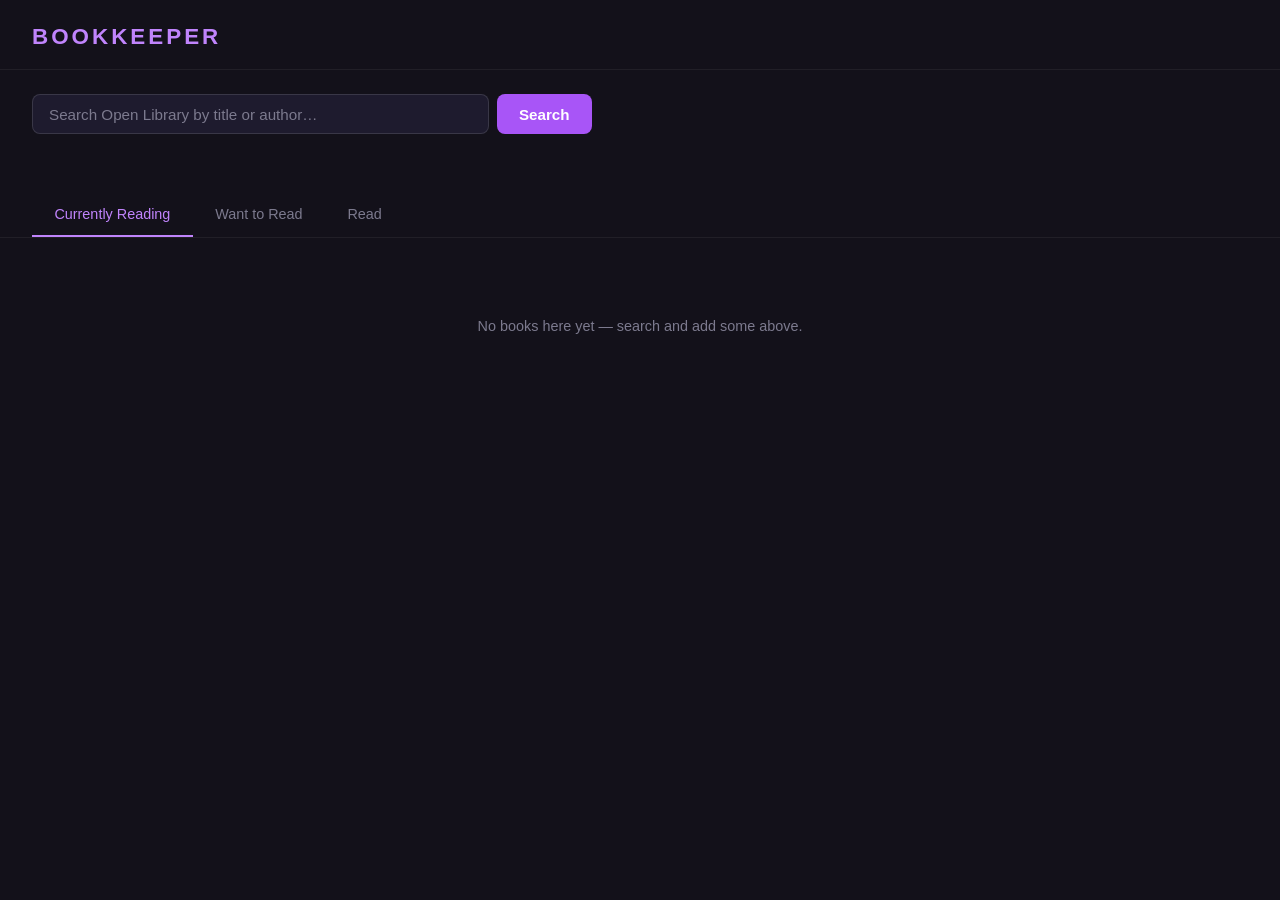
==== backend/static/index.html @ d02d3e35 "Initial commit — full-stack book tracking app FastAPI + PostgreSQL backend with CRUD and Open Librar" ====
<!DOCTYPE html>
<html lang="en">
<head>
  <meta charset="UTF-8" />
  <meta name="viewport" content="width=device-width, initial-scale=1.0" />
  <title>Bookkeeper</title>
  <style>
    :root {
      --bg:        #13111a;
      --surface:   #1e1b2e;
      --surface2:  #2a2540;
      --accent:    #c084fc;
      --accent2:   #a855f7;
      --text:      #e8e3f0;
      --muted:     #7c7a8e;
      --card-w:    140px;
      --cover-h:   210px;
      --radius:    8px;
      --shadow:    0 6px 24px rgba(0,0,0,0.5);
    }

    * { box-sizing: border-box; margin: 0; padding: 0; }

    body {
      font-family: -apple-system, BlinkMacSystemFont, 'Segoe UI', sans-serif;
      background: var(--bg);
      color: var(--text);
      min-height: 100vh;
    }

    /* ── Header ─────────────────────────────────────── */
    header {
      padding: 1.5rem 2rem 1.2rem;
      border-bottom: 1px solid rgba(255,255,255,0.06);
      display: flex;
      align-items: center;
      gap: 0.75rem;
    }
    header h1 {
      font-size: 1.4rem;
      font-weight: 700;
      letter-spacing: 3px;
      text-transform: uppercase;
      color: var(--accent);
    }

    /* ── Search ─────────────────────────────────────── */
    .search-section {
      padding: 1.5rem 2rem 0;
    }
    .search-bar {
      display: flex;
      gap: 0.5rem;
      max-width: 560px;
    }
    .search-bar input {
      flex: 1;
      padding: 0.65rem 1rem;
      border-radius: var(--radius);
      border: 1px solid rgba(255,255,255,0.12);
      background: var(--surface);
      color: var(--text);
      font-size: 0.95rem;
      outline: none;
      transition: border-color .15s;
    }
    .search-bar input:focus { border-color: var(--accent); }
    .search-bar input::placeholder { color: var(--muted); }
    .search-bar button {
      padding: 0.65rem 1.4rem;
      border-radius: var(--radius);
      border: none;
      background: var(--accent2);
      color: #fff;
      font-size: 0.95rem;
      font-weight: 600;
      cursor: pointer;
      transition: background .15s;
    }
    .search-bar button:hover { background: var(--accent); }

    .search-results {
      display: flex;
      flex-wrap: wrap;
      gap: 1rem;
      margin-top: 1.2rem;
      min-height: 1rem;
    }
    .search-hint {
      font-size: 0.82rem;
      color: var(--muted);
      padding: 0.5rem 0;
    }

    /* ── Shelf nav ──────────────────────────────────── */
    .shelf-nav {
      display: flex;
      gap: 0;
      padding: 0 2rem;
      margin-top: 1.5rem;
      border-bottom: 1px solid rgba(255,255,255,0.06);
    }
    .shelf-nav button {
      padding: 0.8rem 1.4rem;
      background: none;
      border: none;
      border-bottom: 2px solid transparent;
      color: var(--muted);
      font-size: 0.9rem;
      font-weight: 500;
      cursor: pointer;
      transition: color .15s, border-color .15s;
      font-family: inherit;
    }
    .shelf-nav button:hover { color: var(--text); }
    .shelf-nav button.active {
      color: var(--accent);
      border-bottom-color: var(--accent);
    }

    /* ── Book grid ──────────────────────────────────── */
    .book-grid {
      display: flex;
      flex-wrap: wrap;
      gap: 1.5rem;
      padding: 2rem;
    }
    .empty-state {
      padding: 3rem 0;
      color: var(--muted);
      font-size: 0.9rem;
      width: 100%;
      text-align: center;
    }

    /* ── Book card ──────────────────────────────────── */
    .book-card {
      width: var(--card-w);
      cursor: pointer;
      transition: transform .2s;
    }
    .book-card:hover { transform: translateY(-5px); }
    .book-card:hover .cover-img { box-shadow: 0 12px 36px rgba(192,132,252,0.3); }

    .cover-wrap {
      width: var(--card-w);
      height: var(--cover-h);
      border-radius: var(--radius);
      overflow: hidden;
      box-shadow: var(--shadow);
    }
    .cover-img {
      width: 100%;
      height: 100%;
      object-fit: cover;
      display: block;
      transition: box-shadow .2s;
    }
    .cover-placeholder {
      width: 100%;
      height: 100%;
      background: var(--surface2);
      display: flex;
      flex-direction: column;
      align-items: center;
      justify-content: center;
      padding: 0.75rem;
      text-align: center;
      gap: 0.4rem;
    }
    .cover-placeholder .ph-title {
      font-size: 0.72rem;
      font-weight: 600;
      line-height: 1.3;
      color: var(--text);
      word-break: break-word;
    }
    .cover-placeholder .ph-author {
      font-size: 0.62rem;
      color: var(--muted);
    }

    .card-meta { margin-top: 0.5rem; }
    .card-meta .card-title {
      font-size: 0.78rem;
      font-weight: 600;
      white-space: nowrap;
      overflow: hidden;
      text-overflow: ellipsis;
      color: var(--text);
    }
    .card-meta .card-author {
      font-size: 0.7rem;
      color: var(--muted);
      white-space: nowrap;
      overflow: hidden;
      text-overflow: ellipsis;
      margin-top: 2px;
    }
    .card-stars {
      font-size: 0.7rem;
      margin-top: 3px;
      color: #f5c518;
      letter-spacing: 1px;
    }

    /* ── Search result cards ────────────────────────── */
    .search-card { width: var(--card-w); }
    .search-card .add-btn {
      margin-top: 0.4rem;
      width: 100%;
      padding: 0.3rem 0;
      border-radius: 4px;
      border: 1px solid var(--accent2);
      background: transparent;
      color: var(--accent);
      font-size: 0.72rem;
      font-weight: 600;
      cursor: pointer;
      transition: background .15s, color .15s;
    }
    .search-card .add-btn:hover { background: var(--accent2); color: #fff; }
    .search-card .add-btn:disabled { opacity: 0.5; cursor: default; }

    /* ── Modal ──────────────────────────────────────── */
    .modal-overlay {
      display: none;
      position: fixed;
      inset: 0;
      background: rgba(0,0,0,0.75);
      z-index: 200;
      align-items: center;
      justify-content: center;
    }
    .modal-overlay.open { display: flex; }
    .modal {
      background: var(--surface);
      border-radius: 14px;
      padding: 2rem;
      max-width: 500px;
      width: 92%;
      display: flex;
      gap: 1.5rem;
      position: relative;
      box-shadow: 0 20px 60px rgba(0,0,0,0.6);
    }
    .modal-cover {
      flex-shrink: 0;
      width: 110px;
      height: 165px;
      border-radius: var(--radius);
      overflow: hidden;
      box-shadow: var(--shadow);
    }
    .modal-cover img {
      width: 100%;
      height: 100%;
      object-fit: cover;
    }
    .modal-cover-placeholder {
      width: 100%;
      height: 100%;
      background: var(--surface2);
      display: flex;
      align-items: center;
      justify-content: center;
      padding: 0.6rem;
      text-align: center;
      font-size: 0.72rem;
      color: var(--muted);
    }
    .modal-body { flex: 1; min-width: 0; }
    .modal-book-title {
      font-size: 1.05rem;
      font-weight: 700;
      line-height: 1.3;
      margin-bottom: 0.2rem;
    }
    .modal-book-author {
      font-size: 0.85rem;
      color: var(--muted);
      margin-bottom: 1rem;
    }
    .field-label {
      display: block;
      font-size: 0.72rem;
      font-weight: 600;
      text-transform: uppercase;
      letter-spacing: 0.8px;
      color: var(--muted);
      margin-bottom: 0.3rem;
      margin-top: 0.9rem;
    }
    .field-label:first-of-type { margin-top: 0; }
    .modal-body select,
    .modal-body textarea,
    .modal-body input[type=date] {
      width: 100%;
      padding: 0.45rem 0.7rem;
      border-radius: var(--radius);
      border: 1px solid rgba(255,255,255,0.12);
      background: var(--bg);
      color: var(--text);
      font-size: 0.85rem;
      font-family: inherit;
      outline: none;
      transition: border-color .15s;
    }
    .modal-body select:focus,
    .modal-body textarea:focus,
    .modal-body input[type=date]:focus { border-color: var(--accent); }
    .modal-body textarea { resize: vertical; min-height: 64px; }

    .stars-row { display: flex; gap: 5px; margin-top: 0.3rem; }
    .star {
      font-size: 1.3rem;
      cursor: pointer;
      color: var(--surface2);
      transition: color .1s, transform .1s;
      line-height: 1;
    }
    .star:hover, .star.lit { color: #f5c518; }
    .star:hover { transform: scale(1.15); }

    .modal-actions {
      display: flex;
      gap: 0.5rem;
      margin-top: 1.2rem;
      flex-wrap: wrap;
    }
    .btn-save {
      padding: 0.45rem 1.1rem;
      border-radius: var(--radius);
      border: none;
      background: var(--accent2);
      color: #fff;
      font-size: 0.85rem;
      font-weight: 600;
      cursor: pointer;
      transition: background .15s;
    }
    .btn-save:hover { background: var(--accent); }
    .btn-ghost {
      padding: 0.45rem 1rem;
      border-radius: var(--radius);
      border: 1px solid rgba(255,255,255,0.15);
      background: none;
      color: var(--muted);
      font-size: 0.85rem;
      cursor: pointer;
      transition: border-color .15s, color .15s;
      font-family: inherit;
    }
    .btn-ghost:hover { border-color: #ff6b6b; color: #ff6b6b; }
    .btn-close {
      margin-left: auto;
      padding: 0.45rem 1rem;
      border-radius: var(--radius);
      border: 1px solid rgba(255,255,255,0.1);
      background: none;
      color: var(--muted);
      font-size: 0.85rem;
      cursor: pointer;
      font-family: inherit;
    }
    .btn-close:hover { color: var(--text); }
  </style>
</head>
<body>

<header>
  <h1>Bookkeeper</h1>
</header>

<section class="search-section">
  <div class="search-bar">
    <input id="search-input" type="text" placeholder="Search Open Library by title or author…" />
    <button id="search-btn">Search</button>
  </div>
  <div class="search-results" id="search-results"></div>
</section>

<nav class="shelf-nav">
  <button class="active" data-tab="reading">Currently Reading</button>
  <button data-tab="plan_to_read">Want to Read</button>
  <button data-tab="read">Read</button>
</nav>

<div class="book-grid" id="book-grid"></div>

<!-- Detail modal -->
<div class="modal-overlay" id="modal-overlay">
  <div class="modal">
    <div class="modal-cover" id="modal-cover"></div>
    <div class="modal-body">
      <div class="modal-book-title" id="modal-title"></div>
      <div class="modal-book-author" id="modal-author"></div>

      <label class="field-label">Status</label>
      <select id="modal-status">
        <option value="reading">Currently Reading</option>
        <option value="plan_to_read">Want to Read</option>
        <option value="read">Read</option>
      </select>

      <label class="field-label">Rating</label>
      <div class="stars-row" id="modal-stars">
        <span class="star" data-v="1">★</span>
        <span class="star" data-v="2">★</span>
        <span class="star" data-v="3">★</span>
        <span class="star" data-v="4">★</span>
        <span class="star" data-v="5">★</span>
      </div>

      <label class="field-label">Date Read</label>
      <input type="date" id="modal-date-read" />

      <label class="field-label">Notes</label>
      <textarea id="modal-notes" rows="3"></textarea>

      <div class="modal-actions">
        <button class="btn-save" id="modal-save">Save</button>
        <button class="btn-ghost" id="modal-delete">Remove</button>
        <button class="btn-close" id="modal-close-btn">Close</button>
      </div>
    </div>
  </div>
</div>

<script src="app.js"></script>
</body>
</html>
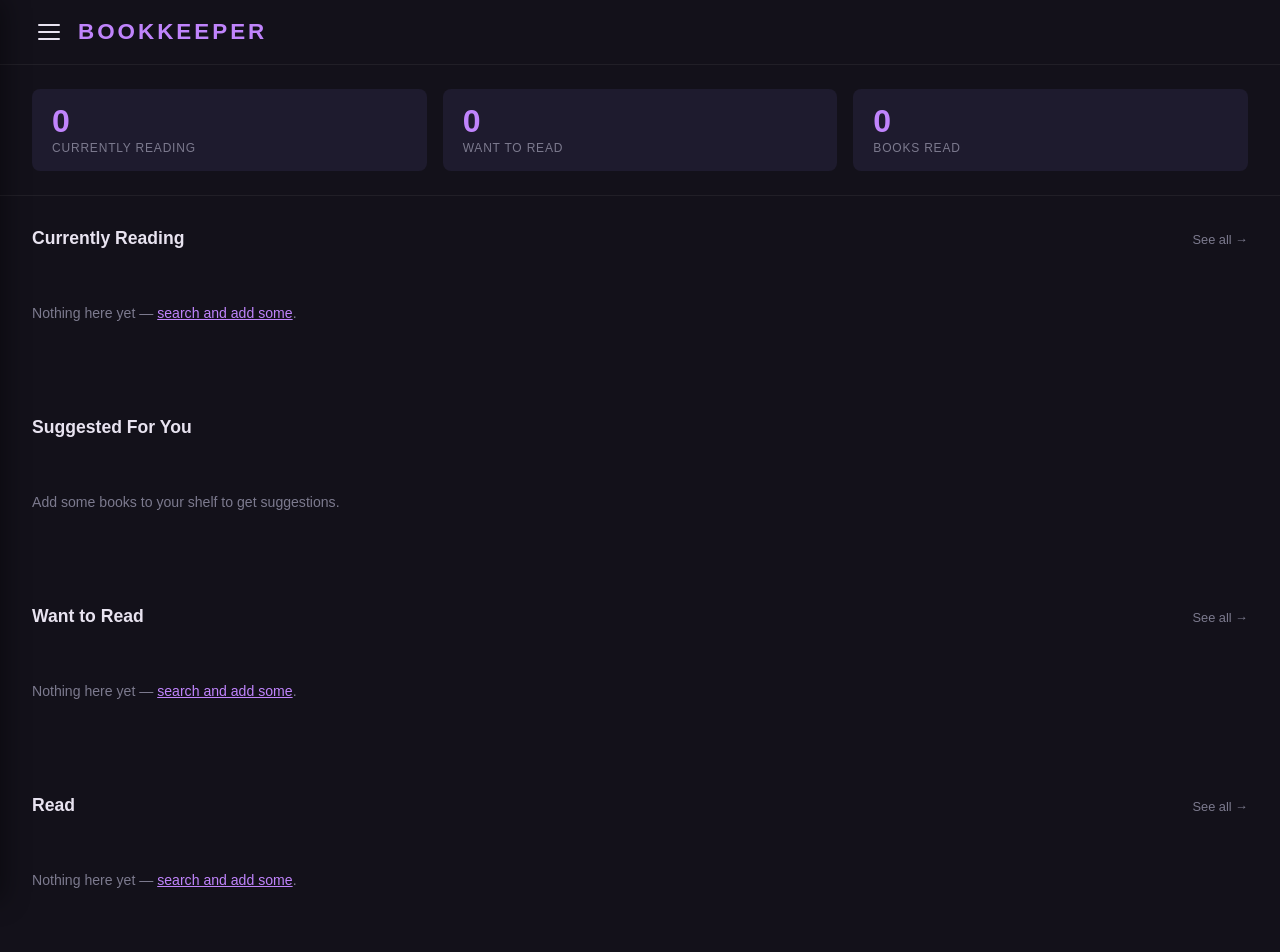
==== commit 7f94cbeb: "added hamburger btn & homepage with tabs" ====
--- a/backend/static/index.html
+++ b/backend/static/index.html
@@ -30,113 +30,223 @@
 
     /* ── Header ─────────────────────────────────────── */
     header {
-      padding: 1.5rem 2rem 1.2rem;
+      padding: 1.2rem 2rem;
       border-bottom: 1px solid rgba(255,255,255,0.06);
       display: flex;
       align-items: center;
       gap: 0.75rem;
-    }
-    header h1 {
+      position: sticky;
+      top: 0;
+      background: var(--bg);
+      z-index: 50;
+    }
+    .menu-btn {
+      background: none;
+      border: none;
+      cursor: pointer;
+      padding: 4px 6px;
+      display: flex;
+      flex-direction: column;
+      gap: 5px;
+      flex-shrink: 0;
+    }
+    .menu-btn span {
+      display: block;
+      width: 22px;
+      height: 2px;
+      background: var(--text);
+      border-radius: 2px;
+      transition: background .15s;
+    }
+    .menu-btn:hover span { background: var(--accent); }
+    .home-btn {
       font-size: 1.4rem;
       font-weight: 700;
       letter-spacing: 3px;
       text-transform: uppercase;
       color: var(--accent);
-    }
-
-    /* ── Search ─────────────────────────────────────── */
-    .search-section {
-      padding: 1.5rem 2rem 0;
-    }
-    .search-bar {
-      display: flex;
-      gap: 0.5rem;
-      max-width: 560px;
-    }
-    .search-bar input {
-      flex: 1;
-      padding: 0.65rem 1rem;
-      border-radius: var(--radius);
-      border: 1px solid rgba(255,255,255,0.12);
-      background: var(--surface);
-      color: var(--text);
-      font-size: 0.95rem;
-      outline: none;
-      transition: border-color .15s;
-    }
-    .search-bar input:focus { border-color: var(--accent); }
-    .search-bar input::placeholder { color: var(--muted); }
-    .search-bar button {
-      padding: 0.65rem 1.4rem;
-      border-radius: var(--radius);
-      border: none;
-      background: var(--accent2);
-      color: #fff;
-      font-size: 0.95rem;
-      font-weight: 600;
-      cursor: pointer;
-      transition: background .15s;
-    }
-    .search-bar button:hover { background: var(--accent); }
-
-    .search-results {
-      display: flex;
-      flex-wrap: wrap;
-      gap: 1rem;
-      margin-top: 1.2rem;
-      min-height: 1rem;
-    }
-    .search-hint {
-      font-size: 0.82rem;
-      color: var(--muted);
-      padding: 0.5rem 0;
-    }
-
-    /* ── Shelf nav ──────────────────────────────────── */
-    .shelf-nav {
-      display: flex;
-      gap: 0;
-      padding: 0 2rem;
-      margin-top: 1.5rem;
-      border-bottom: 1px solid rgba(255,255,255,0.06);
-    }
-    .shelf-nav button {
-      padding: 0.8rem 1.4rem;
       background: none;
       border: none;
-      border-bottom: 2px solid transparent;
+      cursor: default;
+      padding: 0;
+      font-family: inherit;
+    }
+
+    /* ── Sidebar ─────────────────────────────────────── */
+    .sidebar-overlay {
+      display: none;
+      position: fixed;
+      inset: 0;
+      background: rgba(0,0,0,0.5);
+      z-index: 99;
+    }
+    .sidebar-overlay.open { display: block; }
+
+    .sidebar {
+      position: fixed;
+      top: 0; left: 0; bottom: 0;
+      width: 220px;
+      background: var(--surface);
+      z-index: 100;
+      transform: translateX(-100%);
+      transition: transform .25s ease;
+      display: flex;
+      flex-direction: column;
+      padding-top: 1rem;
+      box-shadow: 4px 0 24px rgba(0,0,0,0.4);
+    }
+    .sidebar.open { transform: translateX(0); }
+    .sidebar-header {
+      padding: 0.75rem 1.25rem 1.25rem;
+      font-size: 0.72rem;
+      font-weight: 700;
+      letter-spacing: 2px;
+      text-transform: uppercase;
+      color: var(--muted);
+      border-bottom: 1px solid rgba(255,255,255,0.06);
+      margin-bottom: 0.5rem;
+    }
+    .sidebar nav button {
+      display: block;
+      width: 100%;
+      padding: 0.85rem 1.5rem;
+      background: none;
+      border: none;
+      border-left: 3px solid transparent;
       color: var(--muted);
       font-size: 0.9rem;
       font-weight: 500;
-      cursor: pointer;
-      transition: color .15s, border-color .15s;
+      text-align: left;
+      cursor: pointer;
+      transition: color .15s, border-color .15s, background .15s;
       font-family: inherit;
     }
-    .shelf-nav button:hover { color: var(--text); }
-    .shelf-nav button.active {
+    .sidebar nav button:hover {
+      color: var(--text);
+      background: rgba(255,255,255,0.04);
+    }
+    .sidebar nav button.active {
       color: var(--accent);
-      border-bottom-color: var(--accent);
-    }
-
-    /* ── Book grid ──────────────────────────────────── */
-    .book-grid {
-      display: flex;
-      flex-wrap: wrap;
-      gap: 1.5rem;
-      padding: 2rem;
-    }
-    .empty-state {
-      padding: 3rem 0;
-      color: var(--muted);
-      font-size: 0.9rem;
-      width: 100%;
-      text-align: center;
-    }
-
-    /* ── Book card ──────────────────────────────────── */
+      border-left-color: var(--accent);
+      background: rgba(192,132,252,0.08);
+    }
+    .sidebar-divider {
+      height: 1px;
+      background: rgba(255,255,255,0.06);
+      margin: 0.5rem 0;
+    }
+
+    /* ── Stats ───────────────────────────────────────── */
+    .stats-bar {
+      display: flex;
+      gap: 1rem;
+      padding: 1.5rem 2rem;
+      border-bottom: 1px solid rgba(255,255,255,0.06);
+    }
+    .stat-card {
+      flex: 1;
+      background: var(--surface);
+      border-radius: var(--radius);
+      padding: 1rem 1.25rem;
+      display: flex;
+      flex-direction: column;
+      gap: 0.25rem;
+    }
+    .stat-number {
+      font-size: 2rem;
+      font-weight: 700;
+      color: var(--accent);
+      line-height: 1;
+    }
+    .stat-label {
+      font-size: 0.75rem;
+      color: var(--muted);
+      font-weight: 500;
+      text-transform: uppercase;
+      letter-spacing: 0.8px;
+    }
+
+    /* ── Shelf rows ──────────────────────────────────── */
+    .shelf-section {
+      padding: 2rem 0 0.5rem;
+    }
+    .section-header {
+      display: flex;
+      align-items: baseline;
+      justify-content: space-between;
+      padding: 0 2rem 1rem;
+    }
+    .section-title {
+      font-size: 1.1rem;
+      font-weight: 700;
+      color: var(--text);
+    }
+    .see-all {
+      font-size: 0.8rem;
+      color: var(--muted);
+      text-decoration: none;
+      transition: color .15s;
+    }
+    .see-all:hover { color: var(--accent); }
+
+    .row-wrapper {
+      position: relative;
+      display: flex;
+      align-items: center;
+    }
+    .row-scroll {
+      display: flex;
+      gap: 1.25rem;
+      overflow-x: auto;
+      scroll-snap-type: x mandatory;
+      scrollbar-width: none;
+      padding: 0.5rem 2rem 1.5rem;
+      flex: 1;
+    }
+    .row-scroll::-webkit-scrollbar { display: none; }
+
+    .row-arrow {
+      position: absolute;
+      top: 50%;
+      transform: translateY(-60%);
+      z-index: 10;
+      background: rgba(30,27,46,0.9);
+      border: 1px solid rgba(255,255,255,0.1);
+      color: var(--text);
+      font-size: 1.4rem;
+      line-height: 1;
+      width: 36px;
+      height: 64px;
+      border-radius: var(--radius);
+      cursor: pointer;
+      display: flex;
+      align-items: center;
+      justify-content: center;
+      transition: background .15s, color .15s;
+      opacity: 0;
+      pointer-events: none;
+    }
+    .row-wrapper:hover .row-arrow {
+      opacity: 1;
+      pointer-events: auto;
+    }
+    .row-arrow:hover { background: var(--surface2); color: var(--accent); }
+    .row-arrow.left { left: 2px; }
+    .row-arrow.right { right: 2px; }
+
+    .row-empty {
+      color: var(--muted);
+      font-size: 0.88rem;
+      padding: 2rem 0;
+      white-space: nowrap;
+    }
+
+    /* ── Book cards ──────────────────────────────────── */
     .book-card {
       width: var(--card-w);
-      cursor: pointer;
+      flex-shrink: 0;
+      cursor: pointer;
+      scroll-snap-align: start;
       transition: transform .2s;
     }
     .book-card:hover { transform: translateY(-5px); }
@@ -203,10 +313,7 @@
       color: #f5c518;
       letter-spacing: 1px;
     }
-
-    /* ── Search result cards ────────────────────────── */
-    .search-card { width: var(--card-w); }
-    .search-card .add-btn {
+    .add-btn {
       margin-top: 0.4rem;
       width: 100%;
       padding: 0.3rem 0;
@@ -218,11 +325,12 @@
       font-weight: 600;
       cursor: pointer;
       transition: background .15s, color .15s;
-    }
-    .search-card .add-btn:hover { background: var(--accent2); color: #fff; }
-    .search-card .add-btn:disabled { opacity: 0.5; cursor: default; }
-
-    /* ── Modal ──────────────────────────────────────── */
+      font-family: inherit;
+    }
+    .add-btn:hover { background: var(--accent2); color: #fff; }
+    .add-btn:disabled { opacity: 0.5; cursor: default; }
+
+    /* ── Modal ───────────────────────────────────────── */
     .modal-overlay {
       display: none;
       position: fixed;
@@ -252,11 +360,7 @@
       overflow: hidden;
       box-shadow: var(--shadow);
     }
-    .modal-cover img {
-      width: 100%;
-      height: 100%;
-      object-fit: cover;
-    }
+    .modal-cover img { width: 100%; height: 100%; object-fit: cover; }
     .modal-cover-placeholder {
       width: 100%;
       height: 100%;
@@ -311,6 +415,20 @@
     .modal-body input[type=date]:focus { border-color: var(--accent); }
     .modal-body textarea { resize: vertical; min-height: 64px; }
 
+    .date-row { display: flex; align-items: center; gap: 0.75rem; }
+    .date-row input[type=date] { flex: 1; }
+    .na-label {
+      display: flex;
+      align-items: center;
+      gap: 0.3rem;
+      font-size: 0.82rem;
+      color: var(--muted);
+      cursor: pointer;
+      white-space: nowrap;
+      user-select: none;
+    }
+    .na-label input[type=checkbox] { cursor: pointer; accent-color: var(--accent); }
+
     .stars-row { display: flex; gap: 5px; margin-top: 0.3rem; }
     .star {
       font-size: 1.3rem;
@@ -322,12 +440,7 @@
     .star:hover, .star.lit { color: #f5c518; }
     .star:hover { transform: scale(1.15); }
 
-    .modal-actions {
-      display: flex;
-      gap: 0.5rem;
-      margin-top: 1.2rem;
-      flex-wrap: wrap;
-    }
+    .modal-actions { display: flex; gap: 0.5rem; margin-top: 1.2rem; flex-wrap: wrap; }
     .btn-save {
       padding: 0.45rem 1.1rem;
       border-radius: var(--radius);
@@ -368,25 +481,91 @@
 </head>
 <body>
 
+<div class="sidebar-overlay" id="sidebar-overlay"></div>
+<div class="sidebar" id="sidebar">
+  <div class="sidebar-header">Browse</div>
+  <nav>
+    <button data-section="section-reading">Currently Reading</button>
+    <button data-section="section-suggested">Suggested</button>
+    <button data-section="section-want">Want to Read</button>
+    <button data-section="section-read">Read</button>
+    <div class="sidebar-divider"></div>
+    <button id="sidebar-search-btn">Search &amp; Browse →</button>
+  </nav>
+</div>
+
 <header>
-  <h1>Bookkeeper</h1>
+  <button class="menu-btn" id="menu-btn" aria-label="Open menu">
+    <span></span><span></span><span></span>
+  </button>
+  <span class="home-btn">Bookkeeper</span>
 </header>
 
-<section class="search-section">
-  <div class="search-bar">
-    <input id="search-input" type="text" placeholder="Search Open Library by title or author…" />
-    <button id="search-btn">Search</button>
-  </div>
-  <div class="search-results" id="search-results"></div>
+<div class="stats-bar">
+  <div class="stat-card">
+    <div class="stat-number" id="stat-reading">—</div>
+    <div class="stat-label">Currently Reading</div>
+  </div>
+  <div class="stat-card">
+    <div class="stat-number" id="stat-want">—</div>
+    <div class="stat-label">Want to Read</div>
+  </div>
+  <div class="stat-card">
+    <div class="stat-number" id="stat-read">—</div>
+    <div class="stat-label">Books Read</div>
+  </div>
+</div>
+
+<!-- Currently Reading -->
+<section class="shelf-section" id="section-reading">
+  <div class="section-header">
+    <h2 class="section-title">Currently Reading</h2>
+    <a class="see-all" href="shelf.html">See all →</a>
+  </div>
+  <div class="row-wrapper">
+    <button class="row-arrow left" data-dir="-1">‹</button>
+    <div class="row-scroll" id="row-reading"></div>
+    <button class="row-arrow right" data-dir="1">›</button>
+  </div>
 </section>
 
-<nav class="shelf-nav">
-  <button class="active" data-tab="reading">Currently Reading</button>
-  <button data-tab="plan_to_read">Want to Read</button>
-  <button data-tab="read">Read</button>
-</nav>
-
-<div class="book-grid" id="book-grid"></div>
+<!-- Suggested -->
+<section class="shelf-section" id="section-suggested">
+  <div class="section-header">
+    <h2 class="section-title">Suggested For You</h2>
+  </div>
+  <div class="row-wrapper">
+    <button class="row-arrow left" data-dir="-1">‹</button>
+    <div class="row-scroll" id="row-suggested"></div>
+    <button class="row-arrow right" data-dir="1">›</button>
+  </div>
+</section>
+
+<!-- Want to Read -->
+<section class="shelf-section" id="section-want">
+  <div class="section-header">
+    <h2 class="section-title">Want to Read</h2>
+    <a class="see-all" href="shelf.html">See all →</a>
+  </div>
+  <div class="row-wrapper">
+    <button class="row-arrow left" data-dir="-1">‹</button>
+    <div class="row-scroll" id="row-want"></div>
+    <button class="row-arrow right" data-dir="1">›</button>
+  </div>
+</section>
+
+<!-- Read -->
+<section class="shelf-section" id="section-read">
+  <div class="section-header">
+    <h2 class="section-title">Read</h2>
+    <a class="see-all" href="shelf.html">See all →</a>
+  </div>
+  <div class="row-wrapper">
+    <button class="row-arrow left" data-dir="-1">‹</button>
+    <div class="row-scroll" id="row-read"></div>
+    <button class="row-arrow right" data-dir="1">›</button>
+  </div>
+</section>
 
 <!-- Detail modal -->
 <div class="modal-overlay" id="modal-overlay">
@@ -413,7 +592,10 @@
       </div>
 
       <label class="field-label">Date Read</label>
-      <input type="date" id="modal-date-read" />
+      <div class="date-row">
+        <input type="date" id="modal-date-read" />
+        <label class="na-label"><input type="checkbox" id="modal-date-na" /> N/A</label>
+      </div>
 
       <label class="field-label">Notes</label>
       <textarea id="modal-notes" rows="3"></textarea>
@@ -427,6 +609,6 @@
   </div>
 </div>
 
-<script src="app.js"></script>
+<script src="home.js?v=1"></script>
 </body>
 </html>
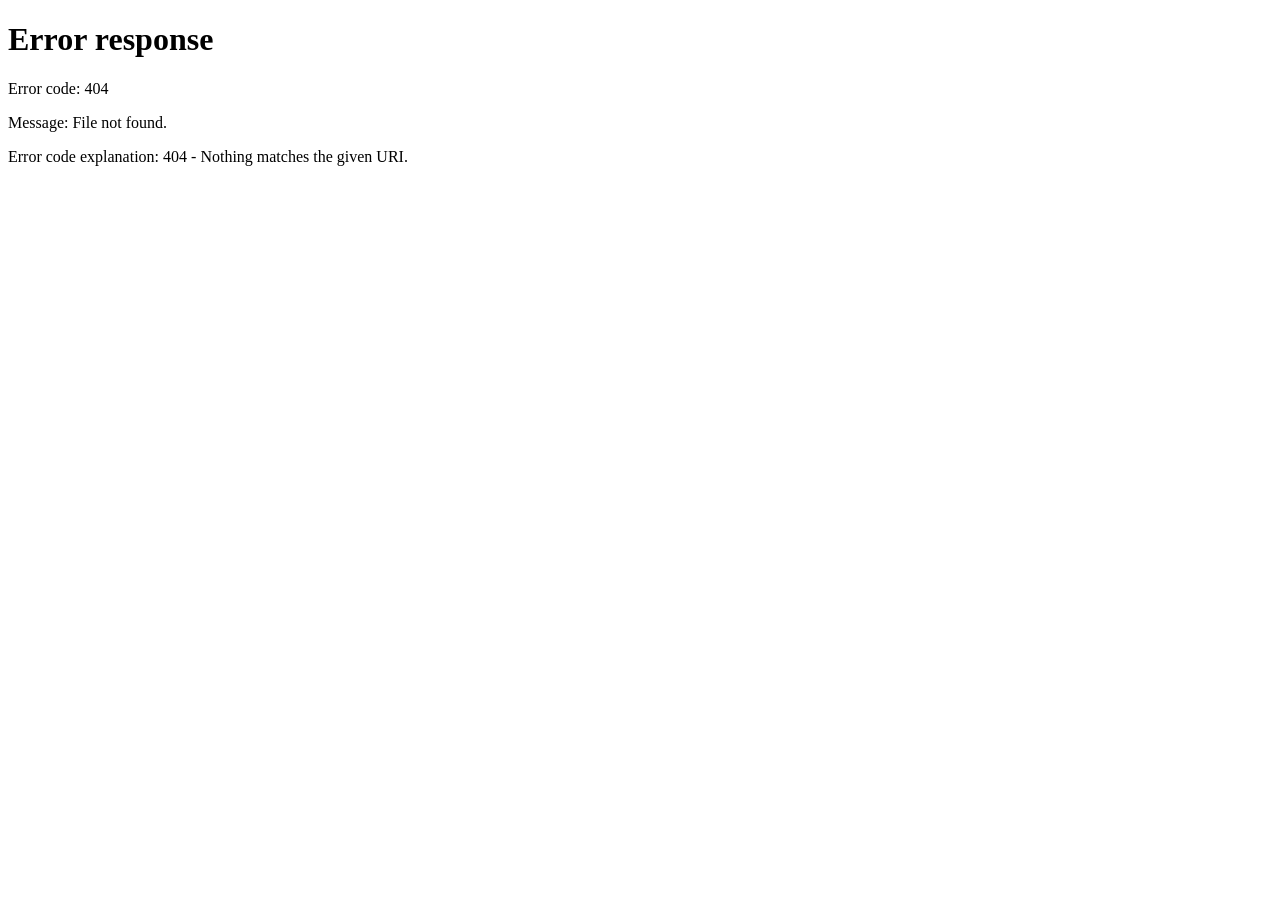
==== commit 5a3108a4: "Add auth, user-scoped shelves, and UI improvements - JWT signup/login with bcrypt password hashing -" ====
--- a/backend/static/index.html
+++ b/backend/static/index.html
@@ -30,16 +30,126 @@
 
     /* ── Header ─────────────────────────────────────── */
     header {
-      padding: 1.2rem 2rem;
       border-bottom: 1px solid rgba(255,255,255,0.06);
-      display: flex;
-      align-items: center;
-      gap: 0.75rem;
       position: sticky;
       top: 0;
       background: var(--bg);
       z-index: 50;
     }
+    .header-top {
+      display: flex;
+      align-items: center;
+      gap: 0.75rem;
+      padding: 1.2rem 2rem;
+    }
+    .search-icon-btn {
+      background: none;
+      border: none;
+      cursor: pointer;
+      color: var(--muted);
+      padding: 6px;
+      display: flex;
+      align-items: center;
+      justify-content: center;
+      border-radius: 6px;
+      transition: color .15s;
+    }
+    .search-icon-btn:hover, .search-icon-btn.active { color: var(--accent); }
+    .header-search {
+      display: none;
+      padding: 0 2rem 1rem;
+      border-top: 1px solid rgba(255,255,255,0.06);
+    }
+    .header-search.open { display: block; }
+    .header-search-bar {
+      display: flex;
+      align-items: center;
+      gap: 0.5rem;
+      max-width: 560px;
+    }
+    .header-search-bar input {
+      flex: 1;
+      padding: 0.55rem 1rem;
+      border-radius: var(--radius);
+      border: 1px solid rgba(255,255,255,0.12);
+      background: var(--surface);
+      color: var(--text);
+      font-size: 0.9rem;
+      outline: none;
+      font-family: inherit;
+      transition: border-color .15s;
+    }
+    .header-search-bar input::placeholder { color: var(--muted); }
+    .header-search-bar input:focus { border-color: var(--accent); }
+    .header-search-close {
+      background: none;
+      border: none;
+      color: var(--muted);
+      cursor: pointer;
+      font-size: 1.1rem;
+      line-height: 1;
+      padding: 4px 6px;
+      transition: color .15s;
+    }
+    .header-search-close:hover { color: var(--text); }
+    .header-search-results {
+      margin-top: 0.75rem;
+      max-width: 560px;
+      max-height: 280px;
+      overflow-y: auto;
+      scrollbar-width: none;
+    }
+    .header-search-results::-webkit-scrollbar { display: none; }
+    .header-result-item {
+      display: flex;
+      align-items: center;
+      gap: 0.75rem;
+      padding: 0.5rem;
+      border-radius: var(--radius);
+      transition: background .15s;
+    }
+    .header-result-item:hover { background: rgba(255,255,255,0.04); }
+    .header-result-cover {
+      width: 32px;
+      height: 48px;
+      border-radius: 4px;
+      flex-shrink: 0;
+      background: var(--surface2);
+      overflow: hidden;
+    }
+    .header-result-cover img { width: 100%; height: 100%; object-fit: cover; display: block; }
+    .header-result-info { flex: 1; min-width: 0; }
+    .header-result-title {
+      font-size: 0.85rem;
+      font-weight: 600;
+      color: var(--text);
+      white-space: nowrap;
+      overflow: hidden;
+      text-overflow: ellipsis;
+    }
+    .header-result-author {
+      font-size: 0.75rem;
+      color: var(--muted);
+      white-space: nowrap;
+      overflow: hidden;
+      text-overflow: ellipsis;
+    }
+    .header-add-btn {
+      flex-shrink: 0;
+      padding: 0.28rem 0.65rem;
+      border-radius: 4px;
+      border: 1px solid var(--accent2);
+      background: transparent;
+      color: var(--accent);
+      font-size: 0.72rem;
+      font-weight: 600;
+      cursor: pointer;
+      transition: background .15s, color .15s;
+      font-family: inherit;
+    }
+    .header-add-btn:hover { background: var(--accent2); color: #fff; }
+    .header-add-btn:disabled { opacity: 0.5; cursor: default; }
+    .header-search-hint { font-size: 0.82rem; color: var(--muted); padding: 0.5rem; }
     .menu-btn {
       background: none;
       border: none;
@@ -59,6 +169,61 @@
       transition: background .15s;
     }
     .menu-btn:hover span { background: var(--accent); }
+    .header-right {
+      margin-left: auto;
+      display: flex;
+      align-items: center;
+      gap: 0.5rem;
+    }
+    .user-menu {
+      position: relative;
+    }
+    .user-btn {
+      background: none;
+      border: 1px solid rgba(255,255,255,0.12);
+      border-radius: 50%;
+      width: 36px;
+      height: 36px;
+      display: flex;
+      align-items: center;
+      justify-content: center;
+      cursor: pointer;
+      color: var(--muted);
+      transition: color .15s, border-color .15s, background .15s;
+    }
+    .user-btn:hover {
+      color: var(--accent);
+      border-color: var(--accent);
+      background: rgba(192,132,252,0.08);
+    }
+    .user-dropdown {
+      display: none;
+      position: absolute;
+      top: calc(100% + 8px);
+      right: 0;
+      background: var(--surface);
+      border: 1px solid rgba(255,255,255,0.1);
+      border-radius: var(--radius);
+      box-shadow: 0 8px 24px rgba(0,0,0,0.4);
+      min-width: 140px;
+      z-index: 200;
+      overflow: hidden;
+    }
+    .user-dropdown.open { display: block; }
+    .dropdown-item {
+      display: block;
+      width: 100%;
+      padding: 0.75rem 1rem;
+      background: none;
+      border: none;
+      color: var(--muted);
+      font-size: 0.88rem;
+      text-align: left;
+      cursor: pointer;
+      font-family: inherit;
+      transition: color .15s, background .15s;
+    }
+    .dropdown-item:hover { color: #ff6b6b; background: rgba(255,107,107,0.06); }
     .home-btn {
       font-size: 1.4rem;
       font-weight: 700;
@@ -258,7 +423,17 @@
       border-radius: var(--radius);
       overflow: hidden;
       box-shadow: var(--shadow);
-    }
+      position: relative;
+      cursor: pointer;
+    }
+    .cover-wrap::after {
+      content: '';
+      position: absolute;
+      inset: 0;
+      background: rgba(0,0,0,0);
+      transition: background .2s;
+    }
+    .book-card:hover .cover-wrap::after { background: rgba(0,0,0,0.28); }
     .cover-img {
       width: 100%;
       height: 100%;
@@ -477,6 +652,136 @@
       font-family: inherit;
     }
     .btn-close:hover { color: var(--text); }
+    /* ── Detail modal ───────────────────────────────── */
+    .detail-overlay {
+      display: none;
+      position: fixed;
+      inset: 0;
+      background: rgba(0,0,0,0.75);
+      z-index: 250;
+      align-items: center;
+      justify-content: center;
+    }
+    .detail-overlay.open { display: flex; }
+    .detail-modal {
+      background: var(--surface);
+      border-radius: 14px;
+      padding: 2rem;
+      max-width: 500px;
+      width: 92%;
+      display: flex;
+      gap: 1.75rem;
+      position: relative;
+      box-shadow: 0 20px 60px rgba(0,0,0,0.6);
+    }
+    .detail-close {
+      position: absolute;
+      top: 1rem; right: 1rem;
+      background: none;
+      border: none;
+      color: var(--muted);
+      font-size: 1.1rem;
+      cursor: pointer;
+      line-height: 1;
+      transition: color .15s;
+    }
+    .detail-close:hover { color: var(--text); }
+    .detail-cover {
+      flex-shrink: 0;
+      width: 130px;
+      height: 195px;
+      border-radius: var(--radius);
+      overflow: hidden;
+      box-shadow: var(--shadow);
+      background: var(--surface2);
+    }
+    .detail-cover img { width: 100%; height: 100%; object-fit: cover; display: block; }
+    .detail-cover-ph {
+      width: 100%; height: 100%;
+      display: flex; align-items: center; justify-content: center;
+      padding: 0.75rem; text-align: center;
+      font-size: 0.72rem; color: var(--muted); line-height: 1.4;
+    }
+    .detail-info { flex: 1; min-width: 0; display: flex; flex-direction: column; }
+    .detail-title {
+      font-size: 1.1rem; font-weight: 700; line-height: 1.3;
+      margin-bottom: 0.25rem; padding-right: 1.5rem;
+    }
+    .detail-author { font-size: 0.85rem; color: var(--muted); margin-bottom: 1rem; }
+    .detail-badge {
+      display: inline-block;
+      padding: 0.22rem 0.65rem;
+      border-radius: 20px;
+      background: rgba(192,132,252,0.15);
+      color: var(--accent);
+      font-size: 0.73rem;
+      font-weight: 600;
+      margin-bottom: 0.65rem;
+      width: fit-content;
+    }
+    .detail-stars { font-size: 1.05rem; color: #f5c518; letter-spacing: 1px; margin-bottom: 0.75rem; }
+    .detail-notes {
+      font-size: 0.82rem; color: var(--muted);
+      line-height: 1.5; font-style: italic;
+      margin-bottom: 1rem; flex: 1;
+    }
+    .detail-actions { display: flex; gap: 0.5rem; margin-top: auto; }
+
+    /* ── Status picker modal ────────────────────────── */
+    .status-modal-overlay {
+      display: none;
+      position: fixed;
+      inset: 0;
+      background: rgba(0,0,0,0.75);
+      z-index: 300;
+      align-items: center;
+      justify-content: center;
+    }
+    .status-modal-overlay.open { display: flex; }
+    .status-modal {
+      background: var(--surface);
+      border-radius: 14px;
+      padding: 1.75rem 1.5rem;
+      width: 92%;
+      max-width: 320px;
+      box-shadow: 0 20px 60px rgba(0,0,0,0.6);
+      text-align: center;
+    }
+    .status-modal-title { font-size: 1rem; font-weight: 700; margin-bottom: 0.35rem; }
+    .status-modal-book {
+      font-size: 0.8rem;
+      color: var(--muted);
+      margin-bottom: 1.4rem;
+      white-space: nowrap;
+      overflow: hidden;
+      text-overflow: ellipsis;
+    }
+    .status-options { display: flex; flex-direction: column; gap: 0.55rem; margin-bottom: 1rem; }
+    .status-opt {
+      width: 100%;
+      padding: 0.7rem;
+      border-radius: var(--radius);
+      border: 1px solid rgba(255,255,255,0.12);
+      background: none;
+      color: var(--text);
+      font-size: 0.88rem;
+      font-weight: 500;
+      cursor: pointer;
+      transition: background .15s, border-color .15s, color .15s;
+      font-family: inherit;
+    }
+    .status-opt:hover { background: rgba(192,132,252,0.1); border-color: var(--accent); color: var(--accent); }
+    .status-cancel {
+      background: none;
+      border: none;
+      color: var(--muted);
+      font-size: 0.82rem;
+      cursor: pointer;
+      font-family: inherit;
+      transition: color .15s;
+      padding: 0.25rem 0.5rem;
+    }
+    .status-cancel:hover { color: var(--text); }
   </style>
 </head>
 <body>
@@ -485,20 +790,46 @@
 <div class="sidebar" id="sidebar">
   <div class="sidebar-header">Browse</div>
   <nav>
-    <button data-section="section-reading">Currently Reading</button>
-    <button data-section="section-suggested">Suggested</button>
-    <button data-section="section-want">Want to Read</button>
-    <button data-section="section-read">Read</button>
+    <button data-tab="reading">Currently Reading</button>
+    <button data-tab="plan_to_read">Want to Read</button>
+    <button data-tab="read">Read</button>
     <div class="sidebar-divider"></div>
     <button id="sidebar-search-btn">Search &amp; Browse →</button>
   </nav>
 </div>
 
 <header>
-  <button class="menu-btn" id="menu-btn" aria-label="Open menu">
-    <span></span><span></span><span></span>
-  </button>
-  <span class="home-btn">Bookkeeper</span>
+  <div class="header-top">
+    <button class="menu-btn" id="menu-btn" aria-label="Open menu">
+      <span></span><span></span><span></span>
+    </button>
+    <span class="home-btn">Bookkeeper</span>
+    <div class="header-right">
+      <button class="search-icon-btn" id="search-icon-btn" aria-label="Search">
+        <svg xmlns="http://www.w3.org/2000/svg" width="18" height="18" viewBox="0 0 24 24" fill="none" stroke="currentColor" stroke-width="2" stroke-linecap="round" stroke-linejoin="round">
+          <circle cx="11" cy="11" r="8"/><line x1="21" y1="21" x2="16.65" y2="16.65"/>
+        </svg>
+      </button>
+      <div class="user-menu" id="user-menu">
+        <button class="user-btn" id="user-btn" aria-label="User menu">
+          <svg xmlns="http://www.w3.org/2000/svg" width="18" height="18" viewBox="0 0 24 24" fill="currentColor">
+            <circle cx="12" cy="8" r="4"/>
+            <path d="M12 14c-5.3 0-8 2.7-8 4v1h16v-1c0-1.3-2.7-4-8-4z"/>
+          </svg>
+        </button>
+        <div class="user-dropdown" id="user-dropdown">
+          <button class="dropdown-item" id="logout-btn">Log out</button>
+        </div>
+      </div>
+    </div>
+  </div>
+  <div class="header-search" id="header-search">
+    <div class="header-search-bar">
+      <input type="text" id="header-search-input" placeholder="Search books by title or author…" autocomplete="off" />
+      <button class="header-search-close" id="header-search-close" aria-label="Close search">✕</button>
+    </div>
+    <div class="header-search-results" id="header-search-results"></div>
+  </div>
 </header>
 
 <div class="stats-bar">
@@ -609,6 +940,36 @@
   </div>
 </div>
 
-<script src="home.js?v=1"></script>
+<div class="detail-overlay" id="detail-overlay">
+  <div class="detail-modal">
+    <button class="detail-close" id="detail-close">✕</button>
+    <div class="detail-cover" id="detail-cover"></div>
+    <div class="detail-info">
+      <div class="detail-title" id="detail-title"></div>
+      <div class="detail-author" id="detail-author"></div>
+      <div class="detail-badge" id="detail-badge"></div>
+      <div class="detail-stars" id="detail-stars"></div>
+      <div class="detail-notes" id="detail-notes"></div>
+      <div class="detail-actions">
+        <button class="btn-save" id="detail-edit-btn">Edit</button>
+      </div>
+    </div>
+  </div>
+</div>
+
+<div class="status-modal-overlay" id="status-modal-overlay">
+  <div class="status-modal">
+    <div class="status-modal-title">Add to shelf</div>
+    <div class="status-modal-book" id="status-modal-book"></div>
+    <div class="status-options">
+      <button class="status-opt" data-status="reading">Currently Reading</button>
+      <button class="status-opt" data-status="plan_to_read">Want to Read</button>
+      <button class="status-opt" data-status="read">Already Read</button>
+    </div>
+    <button class="status-cancel" id="status-modal-cancel">Cancel</button>
+  </div>
+</div>
+
+<script src="home.js?v=7"></script>
 </body>
 </html>
